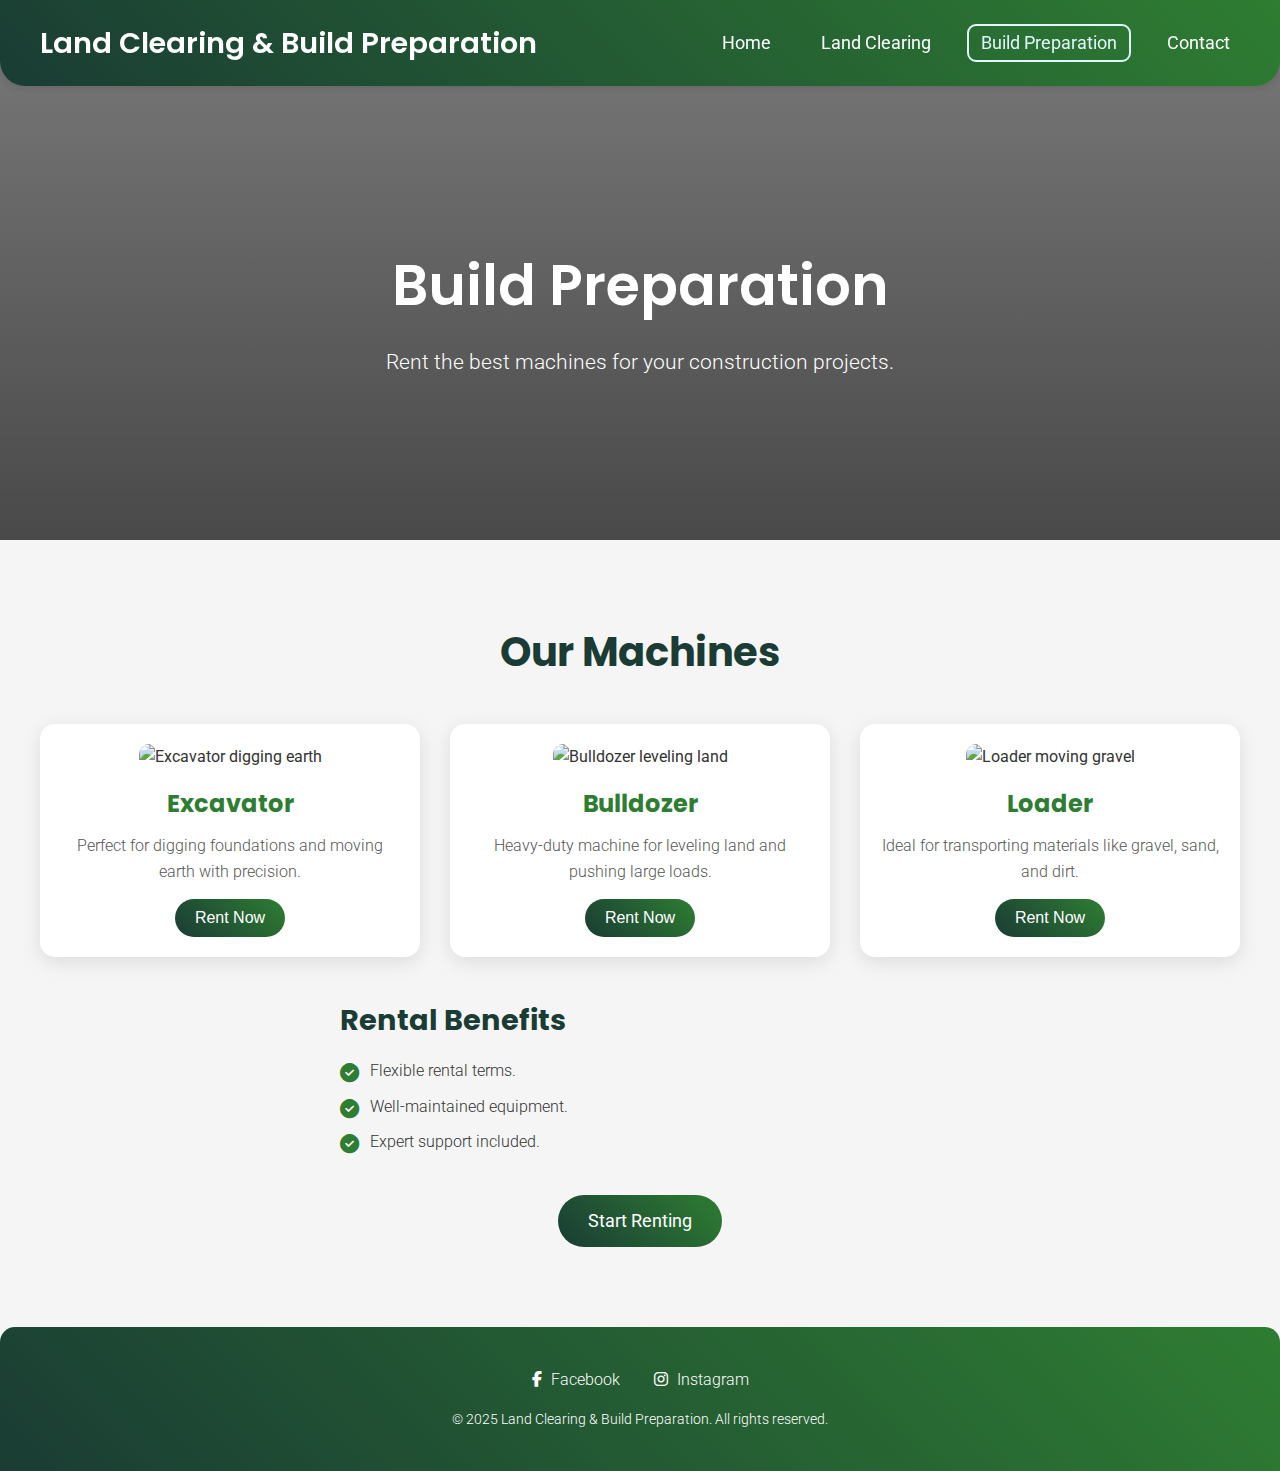
==== build-preparation.html @ 6d3df634 "Add files via upload" ====
<!DOCTYPE html>
<html lang="en">
<head>
    <meta charset="UTF-8">
    <meta name="viewport" content="width=device-width, initial-scale=1.0">
    <meta name="description" content="Rent top-quality machines for your construction projects with our build preparation services.">
    <meta name="keywords" content="build preparation, machine rental, construction services">
    <meta name="author" content="Land Clearing & Build Preparation">
    <title>Build Preparation - Our Machines</title>
    <link rel="icon" type="image/png" href="favicon.png">
    <link rel="stylesheet" href="styles.css">
    <link href="https://fonts.googleapis.com/css2?family=Poppins:wght@300;400;600&family=Roboto:wght@300;400&display=swap" rel="stylesheet">
    <link rel="stylesheet" href="https://cdnjs.cloudflare.com/ajax/libs/font-awesome/6.4.0/css/all.min.css">
</head>
<body>
    <!-- Header -->
    <header>
        <nav>
            <div class="logo">Land Clearing & Build Preparation</div>
            <div class="menu-toggle" onclick="toggleMenu()">☰</div>
            <ul class="nav-menu">
                <li><a href="index.html">Home</a></li>
                <li><a href="land-clearing.html">Land Clearing</a></li>
                <li><a href="build-preparation.html" class="active">Build Preparation</a></li>
                <li><a href="index.html#contact">Contact</a></li>
            </ul>
        </nav>
    </header>

    <!-- Build Preparation Header -->
    <section class="page-header">
        <div class="header-content">
            <h1>Build Preparation</h1>
            <p>Rent the best machines for your construction projects.</p>
        </div>
    </section>

    <!-- Machines Content -->
    <section class="content-section">
        <div class="content-wrapper">
            <h2>Our Machines</h2>
            <div class="info-grid">
                <div class="info-card">
                    <img src="https://images.unsplash.com/photo-1581094282220-15e7cd7e730c?ixlib=rb-4.0.3&auto=format&fit=crop&w=500&q=80" alt="Excavator digging earth" loading="lazy">
                    <h3>Excavator</h3>
                    <p>Perfect for digging foundations and moving earth with precision.</p>
                    <button class="card-button" role="button" tabindex="0" onclick="openPopup('excavator-popup')">Rent Now</button>
                </div>
                <div class="info-card">
                    <img src="https://images.unsplash.com/photo-1560264286-9e0e5e5e5e5e?ixlib=rb-4.0.3&auto=format&fit=crop&w=500&q=80" alt="Bulldozer leveling land" loading="lazy">
                    <h3>Bulldozer</h3>
                    <p>Heavy-duty machine for leveling land and pushing large loads.</p>
                    <button class="card-button" role="button" tabindex="0" onclick="openPopup('bulldozer-popup')">Rent Now</button>
                </div>
                <div class="info-card">
                    <img src="https://images.unsplash.com/photo-1600585154340-be6161a56a0c?ixlib=rb-4.0.3&auto=format&fit=crop&w=500&q=80" alt="Loader moving gravel" loading="lazy">
                    <h3>Loader</h3>
                    <p>Ideal for transporting materials like gravel, sand, and dirt.</p>
                    <button class="card-button" role="button" tabindex="0" onclick="openPopup('loader-popup')">Rent Now</button>
                </div>
            </div>
            <div class="additional-info">
                <h3>Rental Benefits</h3>
                <ul>
                    <li>Flexible rental terms.</li>
                    <li>Well-maintained equipment.</li>
                    <li>Expert support included.</li>
                </ul>
            </div>
            <a href="index.html#contact" class="cta-button">Start Renting</a>
        </div>
    </section>

    <!-- Popups -->
    <div id="excavator-popup" class="popup">
        <div class="popup-content">
            <span class="close-btn" onclick="closePopup('excavator-popup')">×</span>
            <h3>Excavator Rental</h3>
            <div class="carousel">
                <button class="carousel-btn prev" onclick="changeSlide('excavator-popup', -1)">❮</button>
                <div class="carousel-images">
                    <img src="https://images.unsplash.com/photo-1581094282220-15e7cd7e730c?ixlib=rb-4.0.3&auto=format&fit=crop&w=600&q=80" alt="Excavator side view" class="carousel-img active" onclick="openImageViewer('excavator-popup', this.src)" loading="lazy">
                    <img src="https://images.unsplash.com/photo-1628424977741-b6a56d410a65?ixlib=rb-4.0.3&auto=format&fit=crop&w=600&q=80" alt="Excavator in action" class="carousel-img" onclick="openImageViewer('excavator-popup', this.src)" loading="lazy">
                    <img src="https://images.unsplash.com/photo-1628424977741-b6a56d410a65?ixlib=rb-4.0.3&auto=format&fit=crop&w=600&q=80" alt="Excavator close-up" class="carousel-img" onclick="openImageViewer('excavator-popup', this.src)" loading="lazy">
                </div>
                <button class="carousel-btn next" onclick="changeSlide('excavator-popup', 1)">❯</button>
            </div>
            <div class="image-viewer" id="excavator-image-viewer">
                <span class="close-viewer" onclick="closeImageViewer('excavator-popup')">×</span>
                <img src="" alt="Enlarged image" class="enlarged-img">
            </div>
            <div class="machine-info">
                <h4>Specifications</h4>
                <p><strong>Capacity:</strong> 20 tons</p>
                <p><strong>Reach:</strong> 15 ft</p>
                <p><strong>System:</strong> Hydraulic</p>
                <h4>Contact Information</h4>
                <p><strong>Email:</strong> info@landandbuild.com</p>
                <p><strong>Phone:</strong> (123) 456-7890</p>
            </div>
        </div>
    </div>
    <div id="bulldozer-popup" class="popup">
        <div class="popup-content">
            <span class="close-btn" onclick="closePopup('bulldozer-popup')">×</span>
            <h3>Bulldozer Rental</h3>
            <div class="carousel">
                <button class="carousel-btn prev" onclick="changeSlide('bulldozer-popup', -1)">❮</button>
                <div class="carousel-images">
                    <img src="https://images.unsplash.com/photo-1560264286-9e0e5e5e5e5e?ixlib=rb-4.0.3&auto=format&fit=crop&w=600&q=80" alt="Bulldozer front view" class="carousel-img active" onclick="openImageViewer('bulldozer-popup', this.src)" loading="lazy">
                    <img src="https://images.unsplash.com/photo-1628424977741-b6a56d410a65?ixlib=rb-4.0.3&auto=format&fit=crop&w=600&q=80" alt="Bulldozer pushing dirt" class="carousel-img" onclick="openImageViewer('bulldozer-popup', this.src)" loading="lazy">
                    <img src="https://images.unsplash.com/photo-1628424977741-b6a56d410a65?ixlib=rb-4.0.3&auto=format&fit=crop&w=600&q=80" alt="Bulldozer on site" class="carousel-img" onclick="openImageViewer('bulldozer-popup', this.src)" loading="lazy">
                </div>
                <button class="carousel-btn next" onclick="changeSlide('bulldozer-popup', 1)">❯</button>
            </div>
            <div class="image-viewer" id="bulldozer-image-viewer">
                <span class="close-viewer" onclick="closeImageViewer('bulldozer-popup')">×</span>
                <img src="" alt="Enlarged image" class="enlarged-img">
            </div>
            <div class="machine-info">
                <h4>Specifications</h4>
                <p><strong>Capacity:</strong> 30 tons</p>
                <p><strong>Blade:</strong> 10 ft</p>
                <p><strong>Engine:</strong> 250 hp</p>
                <h4>Contact Information</h4>
                <p><strong>Email:</strong> info@landandbuild.com</p>
                <p><strong>Phone:</strong> (123) 456-7890</p>
            </div>
        </div>
    </div>
    <div id="loader-popup" class="popup">
        <div class="popup-content">
            <span class="close-btn" onclick="closePopup('loader-popup')">×</span>
            <h3>Loader Rental</h3>
            <div class="carousel">
                <button class="carousel-btn prev" onclick="changeSlide('loader-popup', -1)">❮</button>
                <div class="carousel-images">
                    <img src="https://images.unsplash.com/photo-1600585154340-be6161a56a0c?ixlib=rb-4.0.3&auto=format&fit=crop&w=600&q=80" alt="Loader front view" class="carousel-img active" onclick="openImageViewer('loader-popup', this.src)" loading="lazy">
                    <img src="https://images.unsplash.com/photo-1628424977741-b6a56d410a65?ixlib=rb-4.0.3&auto=format&fit=crop&w=600&q=80" alt="Loader transporting materials" class="carousel-img" onclick="openImageViewer('loader-popup', this.src)" loading="lazy">
                    <img src="https://images.unsplash.com/photo-1628424977741-b6a56d410a65?ixlib=rb-4.0.3&auto=format&fit=crop&w=600&q=80" alt="Loader in action" class="carousel-img" onclick="openImageViewer('loader-popup', this.src)" loading="lazy">
                </div>
                <button class="carousel-btn next" onclick="changeSlide('loader-popup', 1)">❯</button>
            </div>
            <div class="image-viewer" id="loader-image-viewer">
                <span class="close-viewer" onclick="closeImageViewer('loader-popup')">×</span>
                <img src="" alt="Enlarged image" class="enlarged-img">
            </div>
            <div class="machine-info">
                <h4>Specifications</h4>
                <p><strong>Capacity:</strong> 5 tons</p>
                <p><strong>Bucket:</strong> 3 cubic yards</p>
                <p><strong>Engine:</strong> 150 hp</p>
                <h4>Contact Information</h4>
                <p><strong>Email:</strong> info@landandbuild.com</p>
                <p><strong>Phone:</strong> (123) 456-7890</p>
            </div>
        </div>
    </div>

    <!-- Footer -->
    <footer>
        <div class="footer-content">
            <div class="footer-social">
                <a href="#"><i class="fab fa-facebook-f"></i> Facebook</a>
                <a href="#"><i class="fab fa-instagram"></i> Instagram</a>
            </div>
            <p>© 2025 Land Clearing & Build Preparation. All rights reserved.</p>
        </div>
    </footer>

    <script src="scripts.js"></script>
</body>
</html>
---- styles.css ----
/* Reset and General Styles */
* {
    margin: 0;
    padding: 0;
    box-sizing: border-box;
}

body {
    font-family: 'Roboto', sans-serif;
    line-height: 1.6;
    color: #333;
    background: #f5f5f5;
    min-height: 100vh;
    display: flex;
    flex-direction: column;
    transition: background 0.5s ease, color 0.5s ease;
}

/* Dark Mode */
body.dark-mode {
    background: #1a1a1a;
    color: #e0e0e0;
}

body.dark-mode .service-card,
body.dark-mode .info-card,
body.dark-mode .popup-content {
    background: #2c2c2c;
    box-shadow: 0 5px 20px rgba(255, 255, 255, 0.05);
}

body.dark-mode .contact-section {
    background: linear-gradient(45deg, #2c2c2c, #3a3a3a);
}

/* Dark Mode Toggle */
.dark-mode-toggle {
    position: fixed;
    top: 80px;
    right: 20px;
    z-index: 20;
}

#dark-mode-btn {
    background: rgba(255, 255, 255, 0.8);
    border: none;
    font-size: 1.5rem;
    padding: 5px 10px;
    border-radius: 50%;
    cursor: pointer;
    color: #333;
    transition: color 0.3s, transform 0.3s;
}

#dark-mode-btn:hover {
    transform: scale(1.1);
}

body.dark-mode #dark-mode-btn {
    background: rgba(0, 0, 0, 0.8);
    color: #e0e0e0;
}

/* Animations */
.fade-in {
    opacity: 0;
    animation: fadeIn 1s ease forwards;
}

@keyframes fadeIn {
    from { opacity: 0; transform: translateY(20px); }
    to { opacity: 1; transform: translateY(0); }
}

/* Navigation */
nav {
    display: flex;
    justify-content: space-between;
    align-items: center;
    padding: 20px 40px;
    background: linear-gradient(45deg, #1a3c34, #2e7d32);
    color: white;
    position: fixed;
    width: 100%;
    top: 0;
    z-index: 10;
    box-shadow: 0 2px 10px rgba(0, 0, 0, 0.1);
    border-bottom-left-radius: 25px;
    border-bottom-right-radius: 25px;
}

.logo {
    font-family: 'Poppins', sans-serif;
    font-size: 1.8rem;
    font-weight: 600;
}

.nav-menu {
    display: flex;
    list-style: none;
}

.nav-menu li {
    margin-left: 30px;
}

.nav-menu li a {
    color: white;
    text-decoration: none;
    font-size: 1.1rem;
    padding: 5px 10px;
    border-radius: 5px;
    transition: color 0.3s, transform 0.3s, outline 0.3s, background 0.3s;
}

/* Resaltar sección activa en escritorio */
.nav-menu li a.active {
    color: #e0f7fa;
    transform: scale(1.05);
}

@media (min-width: 769px) {
    .nav-menu li a.active {
        outline: 2px solid #e0f7fa;
        outline-offset: 2px;
    }
}

.nav-menu li a:hover {
    color: #e0f7fa;
    transform: scale(1.05);
}

.menu-toggle {
    display: none;
    font-size: 2rem;
    cursor: pointer;
    color: white;
    transition: transform 0.3s;
}

.menu-toggle:hover {
    transform: rotate(90deg);
}

/* Hero Section */
.hero {
    height: 100vh;
    background: linear-gradient(to bottom, rgba(0, 0, 0, 0.5), rgba(0, 0, 0, 0.7)), 
                url('https://images.unsplash.com/photo-1500382017468-9049fed747ef?ixlib=rb-4.0.3&auto=format&fit=crop&w=1920&q=80') no-repeat center/cover;
    display: flex;
    align-items: center;
    justify-content: center;
    text-align: center;
    color: white;
    padding-top: 80px;
}

.hero-content h1 {
    font-family: 'Poppins', sans-serif;
    font-size: 4.5rem;
    font-weight: 600;
    margin-bottom: 20px;
}

.hero-content p {
    font-family: 'Roboto', sans-serif;
    font-size: 1.4rem;
    font-weight: 300;
    margin-bottom: 30px;
}

/* Page Header */
.page-header {
    height: 60vh;
    background: linear-gradient(to bottom, rgba(0, 0, 0, 0.5), rgba(0, 0, 0, 0.7)), 
                url('https://images.unsplash.com/photo-1600585154340-be6161a56a0c?ixlib=rb-4.0.3&auto=format&fit=crop&w=1920&q=80') no-repeat center/cover;
    display: flex;
    align-items: center;
    justify-content: center;
    text-align: center;
    color: white;
    padding-top: 80px;
}

.page-header .header-content h1 {
    font-family: 'Poppins', sans-serif;
    font-size: 3.5rem;
    font-weight: 600;
    margin-bottom: 15px;
}

.page-header .header-content p {
    font-family: 'Roboto', sans-serif;
    font-size: 1.3rem;
    font-weight: 300;
}

/* Services Container (for Land Clearing and Build Preparation) */
.services-container {
    display: grid;
    grid-template-columns: repeat(auto-fit, minmax(400px, 1fr));
    gap: 60px;
    padding: 80px 20px;
    max-width: 1400px;
    margin: 0 auto;
}

/* Service Sections */
.service-section {
    text-align: center;
}

.service-card {
    background: white;
    padding: 50px;
    border-radius: 15px;
    box-shadow: 0 5px 20px rgba(0, 0, 0, 0.1);
    transition: transform 0.3s;
    height: 100%;
    display: flex;
    flex-direction: column;
    justify-content: space-between;
}

.service-card:hover {
    transform: translateY(-10px);
}

body.dark-mode .service-card h2 {
    color: #2e7d32;
}

.service-card h2 {
    font-family: 'Poppins', sans-serif;
    font-size: 2.5rem;
    margin-bottom: 20px;
    color: #1a3c34;
}

.service-img {
    width: 100%;
    max-width: 600px;
    height: 300px;
    object-fit: cover;
    border-radius: 10px;
    margin-bottom: 20px;
    transition: transform 0.3s;
}

.service-img:hover {
    transform: scale(1.05);
}

/* Content Section */
.content-section {
    padding: 80px 20px;
    text-align: center;
}

.content-wrapper {
    max-width: 1200px;
    margin: 0 auto;
}

.content-wrapper h2 {
    font-family: 'Poppins', sans-serif;
    font-size: 2.5rem;
    color: #1a3c34;
    margin-bottom: 40px;
}

body.dark-mode .content-wrapper h2 {
    color: #2e7d32;
}

/* Info Grid */
.info-grid {
    display: grid;
    grid-template-columns: repeat(auto-fit, minmax(300px, 1fr));
    gap: 30px;
    margin-bottom: 40px;
}

.info-card {
    background: white;
    border-radius: 15px;
    box-shadow: 0 5px 20px rgba(0, 0, 0, 0.1);
    padding: 20px;
    text-align: center;
    transition: transform 0.3s, box-shadow 0.3s;
}

.info-card:hover {
    transform: translateY(-10px);
    box-shadow: 0 10px 30px rgba(0, 0, 0, 0.15);
}

.info-card img {
    width: 100%;
    height: 200px;
    object-fit: cover;
    border-radius: 10px;
    margin-bottom: 15px;
    transition: transform 0.3s;
}

.info-card img:hover {
    transform: scale(1.05);
}

.info-card h3 {
    font-family: 'Poppins', sans-serif;
    font-size: 1.5rem;
    color: #2e7d32;
    margin-bottom: 10px;
}

.info-card p {
    font-family: 'Roboto', sans-serif;
    font-size: 1rem;
    font-weight: 300;
    color: #555;
    margin-bottom: 15px;
}

body.dark-mode .info-card p {
    color: #ccc;
}

.card-button {
    display: inline-block;
    padding: 10px 20px;
    background: linear-gradient(45deg, #1a3c34, #2e7d32);
    color: white;
    text-decoration: none;
    border-radius: 25px;
    font-size: 1rem;
    border: none;
    cursor: pointer;
    transition: background 0.3s, transform 0.3s, box-shadow 0.3s;
}

.card-button:hover {
    background: linear-gradient(45deg, #123029, #1b5e20);
    transform: scale(1.05);
    box-shadow: 0 8px 20px rgba(0, 0, 0, 0.3);
}

/* Additional Info */
.additional-info {
    margin: 40px 0;
    text-align: left;
    max-width: 600px;
    margin-left: auto;
    margin-right: auto;
}

.additional-info h3 {
    font-family: 'Poppins', sans-serif;
    font-size: 1.8rem;
    color: #1a3c34;
    margin-bottom: 15px;
}

body.dark-mode .additional-info h3 {
    color: #2e7d32;
}

.additional-info ul {
    list-style: none;
}

.additional-info ul li {
    font-family: 'Roboto', sans-serif;
    font-size: 1rem;
    font-weight: 300;
    margin-bottom: 10px;
    position: relative;
    padding-left: 30px;
}

body.dark-mode .additional-info ul li {
    color: #ccc;
}

.additional-info ul li:before {
    content: "\f058"; /* Ícono de check-circle de Font Awesome */
    font-family: "Font Awesome 5 Free";
    font-weight: 900;
    color: #2e7d32;
    position: absolute;
    left: 0;
    font-size: 1.2rem;
}

/* Contact Section */
.contact-section {
    padding: 80px 20px;
    text-align: center;
    background: linear-gradient(45deg, #f5f5f5, #e0f7fa);
}

.contact-section h2 {
    font-family: 'Poppins', sans-serif;
    font-size: 2.5rem;
    margin-bottom: 20px;
    color: #1a3c34;
}

body.dark-mode .contact-section h2 {
    color: #2e7d32;
}

form {
    max-width: 600px;
    margin: 0 auto 20px;
}

form input, form textarea {
    width: 100%;
    padding: 12px;
    margin: 10px 0;
    border: none;
    border-radius: 5px;
    box-shadow: 0 2px 5px rgba(0, 0, 0, 0.1);
    font-family: 'Roboto', sans-serif;
    font-size: 1rem;
    font-weight: 300;
    background: #fff;
    transition: box-shadow 0.3s;
}

form input:focus, form textarea:focus {
    box-shadow: 0 4px 10px rgba(0, 0, 0, 0.2);
    outline: none;
}

body.dark-mode form input, body.dark-mode form textarea {
    background: #3a3a3a;
    color: #e0e0e0;
}

form textarea {
    height: 120px;
}

/* CTA Button */
.cta-button {
    display: inline-block;
    padding: 12px 30px;
    background: linear-gradient(45deg, #1a3c34, #2e7d32);
    color: white;
    text-decoration: none;
    border-radius: 50px;
    font-size: 1.1rem;
    transition: transform 0.3s, box-shadow 0.3s, background 0.3s;
}

.cta-button:hover {
    transform: translateY(-3px);
    box-shadow: 0 8px 20px rgba(0, 0, 0, 0.3);
    background: linear-gradient(45deg, #123029, #1b5e20);
}

/* Popup Styles */
.popup {
    display: none;
    position: fixed;
    top: 0;
    left: 0;
    width: 100%;
    height: 100%;
    background: rgba(0, 0, 0, 0.7);
    z-index: 100;
    justify-content: center;
    align-items: center;
}

.popup-content {
    background: white;
    padding: 40px;
    border-radius: 15px;
    max-width: 900px;
    width: 90%;
    max-height: 90vh;
    overflow-y: auto;
    text-align: center;
    position: relative;
    animation: popupIn 0.3s ease;
}

@keyframes popupIn {
    from { transform: scale(0.9); opacity: 0; }
    to { transform: scale(1); opacity: 1; }
}

.popup-content h3 {
    font-family: 'Poppins', sans-serif;
    font-size: 2rem;
    color: #1a3c34;
    margin-bottom: 20px;
}

body.dark-mode .popup-content h3 {
    color: #2e7d32;
}

/* Carousel Styles */
.carousel {
    position: relative;
    width: 100%;
    max-width: 600px;
    margin: 0 auto 30px;
}

.carousel-images {
    position: relative;
    width: 100%;
    height: 350px;
    overflow: hidden;
    border-radius: 10px;
}

.carousel-img {
    display: none;
    width: 100%;
    height: 100%;
    object-fit: cover;
    border-radius: 10px;
    transition: opacity 0.5s ease;
    cursor: pointer; /* Indica que la imagen es clickable */
}

.carousel-img.active {
    display: block;
    opacity: 1;
}

.carousel-btn {
    position: absolute;
    top: 50%;
    transform: translateY(-50%);
    background: rgba(0, 0, 0, 0.5);
    color: white;
    border: none;
    padding: 10px;
    cursor: pointer;
    font-size: 1.5rem;
    transition: background 0.3s;
}

.carousel-btn:hover {
    background: rgba(0, 0, 0, 0.8);
}

.carousel-btn.prev {
    left: 10px;
}

.carousel-btn.next {
    right: 10px;
}

/* Image Viewer Styles */
.image-viewer {
    display: none;
    position: fixed;
    top: 0;
    left: 0;
    width: 100%;
    height: 100%;
    background: rgba(0, 0, 0, 0.9);
    z-index: 200;
    justify-content: center;
    align-items: center;
}

.image-viewer.active {
    display: flex;
}

.enlarged-img {
    max-width: 90%;
    max-height: 90%;
    object-fit: contain;
}

.close-viewer {
    position: absolute;
    top: 20px;
    right: 20px;
    font-size: 2.5rem;
    color: white;
    cursor: pointer;
    transition: color 0.3s, transform 0.3s;
}

.close-viewer:hover {
    color: #2e7d32;
    transform: rotate(90deg);
}

/* Machine Info */
.machine-info {
    text-align: left;
    max-width: 600px;
    margin: 0 auto;
}

.machine-info h4 {
    font-family: 'Poppins', sans-serif;
    font-size: 1.5rem;
    color: #2e7d32;
    margin-bottom: 10px;
    margin-top: 20px;
}

body.dark-mode .machine-info h4 {
    color: #4caf50;
}

.machine-info p {
    font-family: 'Roboto', sans-serif;
    font-size: 1rem;
    font-weight: 300;
    color: #555;
    margin-bottom: 8px;
}

body.dark-mode .machine-info p {
    color: #ccc;
}

.close-btn {
    position: absolute;
    top: 15px;
    right: 15px;
    font-size: 2rem;
    color: #333;
    cursor: pointer;
    transition: color 0.3s, transform 0.3s;
}

body.dark-mode .close-btn {
    color: #e0e0e0;
}

.close-btn:hover {
    color: #2e7d32;
    transform: rotate(90deg);
}

/* Footer */
footer {
    padding: 20px;
    background: linear-gradient(45deg, #1a3c34, #2e7d32);
    color: white;
    border-top-left-radius: 15px;
    border-top-right-radius: 15px;
    margin-top: auto;
}

.footer-content {
    max-width: 1200px;
    margin: 0 auto;
    padding: 20px;
    text-align: center;
}

.footer-social {
    margin-bottom: 15px;
}

.footer-social a {
    color: white;
    text-decoration: none;
    margin: 0 15px;
    font-family: 'Roboto', sans-serif;
    font-size: 1rem;
    font-weight: 300;
    transition: color 0.3s;
}

.footer-social a i {
    margin-right: 5px;
}

.footer-social a:hover {
    color: #e0f7fa;
}

footer p {
    font-family: 'Roboto', sans-serif;
    font-size: 0.9rem;
    font-weight: 300;
}

/* Responsive Design */
@media (max-width: 768px) {
    nav {
        padding: 15px 20px;
        border-bottom-left-radius: 30px;
        border-bottom-right-radius: 30px;
    }

    .logo {
        font-size: 1.5rem;
    }

    .menu-toggle {
        display: block;
    }

    .nav-menu {
        display: flex;
        flex-direction: column;
        position: absolute;
        top: 100%;
        left: 0;
        width: 100%;
        background: linear-gradient(45deg, #1a3c34, #2e7d32);
        padding: 20px 0;
        border-bottom-left-radius: 30px;
        border-bottom-right-radius: 30px;
        text-align: center;
        transform: translateY(-100%);
        opacity: 0;
        visibility: hidden;
        transition: transform 0.4s ease, opacity 0.3s ease;
    }

    .nav-menu.active {
        transform: translateY(0);
        opacity: 1;
        visibility: visible;
    }

    .nav-menu li {
        margin: 15px 0;
    }

    .nav-menu li a {
        font-size: 1.2rem;
        padding: 10px 20px;
        position: relative;
    }

    /* Resaltar sección activa en móvil */
    .nav-menu li a.active {
        background: rgba(255, 255, 255, 0.2);
        border-radius: 5px;
        color: #e0f7fa;
    }

    .nav-menu li a.active::after {
        content: '';
        position: absolute;
        bottom: 5px;
        left: 50%;
        transform: translateX(-50%);
        width: 30px;
        height: 2px;
        background: #e0f7fa;
        border-radius: 2px;
    }

    /* Ajustar el contenedor de servicios para móvil */
    .services-container {
        grid-template-columns: 1fr;
        padding: 40px 20px;
    }

    .hero-content h1 {
        font-size: 2.5rem;
    }

    .hero-content p {
        font-size: 1.1rem;
    }

    .page-header .header-content h1 {
        font-size: 2.5rem;
    }

    .page-header .header-content p {
        font-size: 1.1rem;
    }

    .service-card h2, .content-wrapper h2, .contact-section h2 {
        font-size: 1.8rem;
    }

    .info-grid {
        grid-template-columns: 1fr;
    }

    .popup-content {
        padding: 20px;
        max-width: 90%;
    }

    .carousel-images {
        height: 250px;
    }

    .carousel-btn {
        font-size: 1.2rem;
        padding: 8px;
    }

    .close-viewer {
        top: 10px;
        right: 10px;
        font-size: 2rem;
    }

    .dark-mode-toggle {
        top: 70px;
    }
}
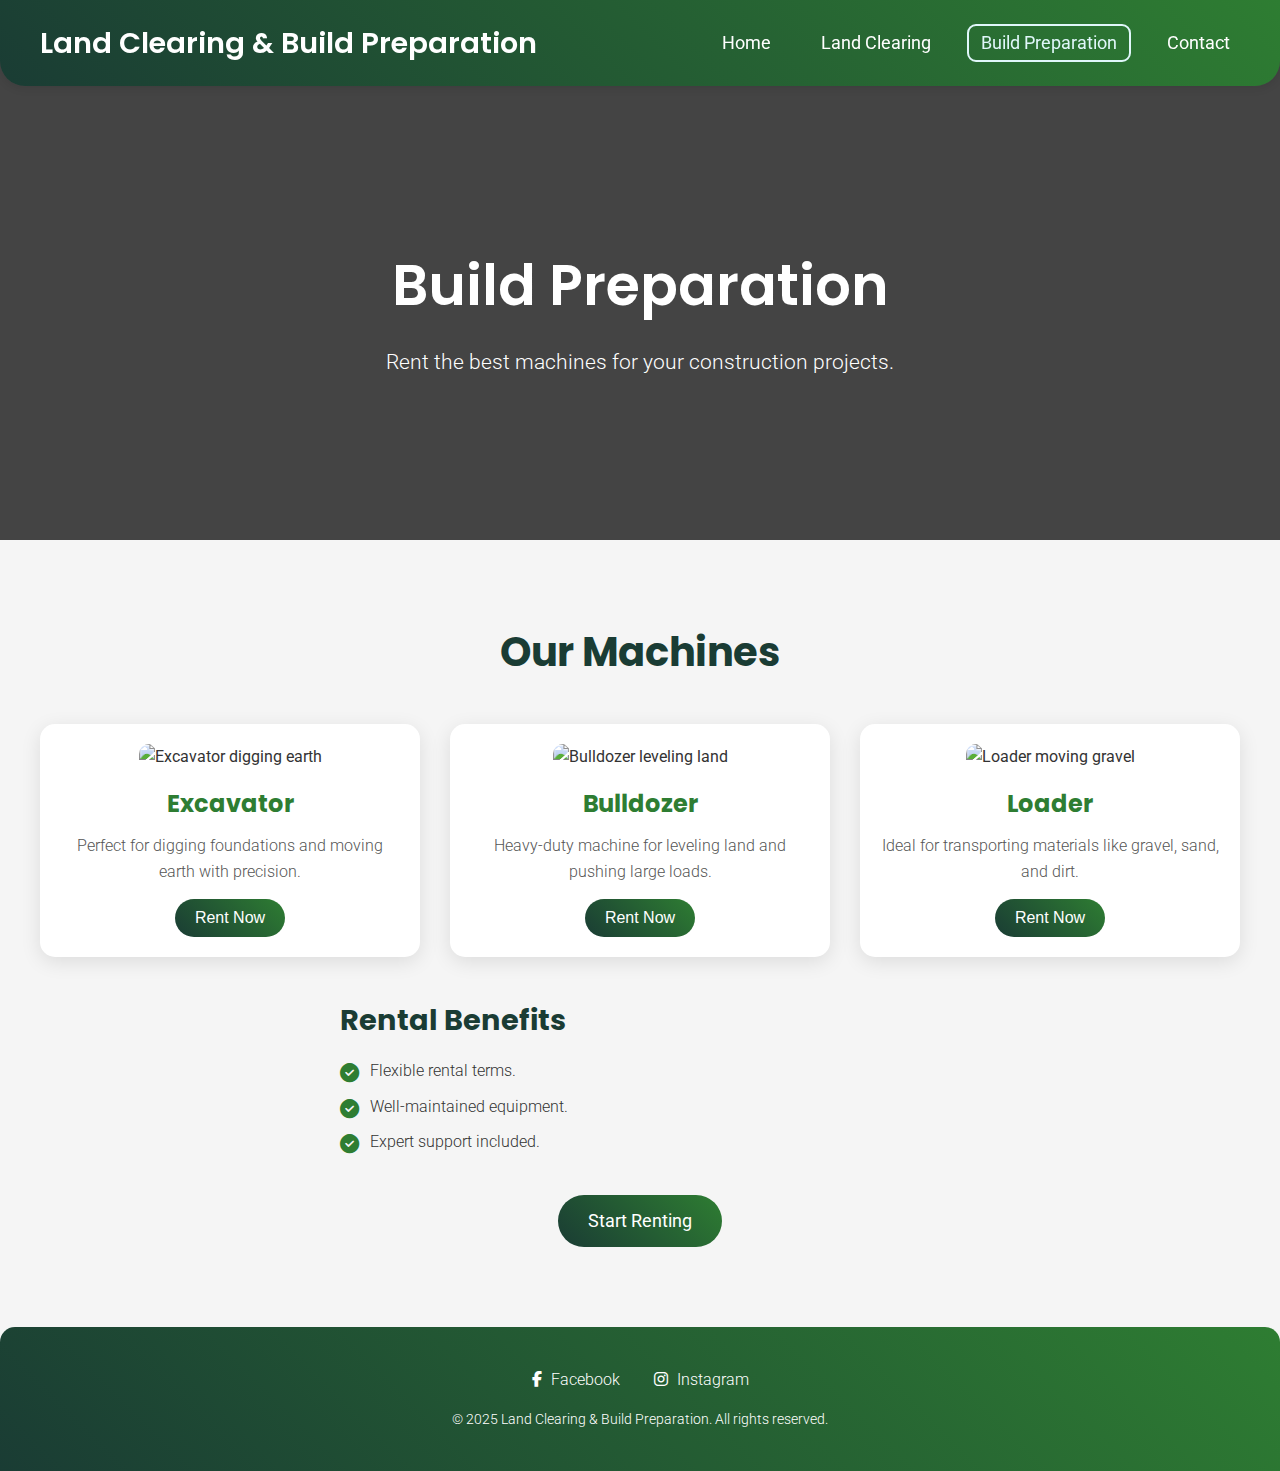
==== commit c3522806: "Add files via upload" ====
--- a/build-preparation.html
+++ b/build-preparation.html
@@ -41,19 +41,19 @@
             <h2>Our Machines</h2>
             <div class="info-grid">
                 <div class="info-card">
-                    <img src="https://images.unsplash.com/photo-1581094282220-15e7cd7e730c?ixlib=rb-4.0.3&auto=format&fit=crop&w=500&q=80" alt="Excavator digging earth" loading="lazy">
+                    <img src="https://th.bing.com/th/id/OIP.qC32J4J_pOjpqk4t8JysFQHaFP?rs=1&pid=ImgDetMain" alt="Excavator digging earth" loading="lazy">
                     <h3>Excavator</h3>
                     <p>Perfect for digging foundations and moving earth with precision.</p>
                     <button class="card-button" role="button" tabindex="0" onclick="openPopup('excavator-popup')">Rent Now</button>
                 </div>
                 <div class="info-card">
-                    <img src="https://images.unsplash.com/photo-1560264286-9e0e5e5e5e5e?ixlib=rb-4.0.3&auto=format&fit=crop&w=500&q=80" alt="Bulldozer leveling land" loading="lazy">
+                    <img src="https://img.freepik.com/premium-photo/construction-working-dozer-bulldozer-earthmoving-equipment-land-clearing-leveling_835648-31.jpg?w=2000" alt="Bulldozer leveling land" loading="lazy">
                     <h3>Bulldozer</h3>
                     <p>Heavy-duty machine for leveling land and pushing large loads.</p>
                     <button class="card-button" role="button" tabindex="0" onclick="openPopup('bulldozer-popup')">Rent Now</button>
                 </div>
                 <div class="info-card">
-                    <img src="https://images.unsplash.com/photo-1600585154340-be6161a56a0c?ixlib=rb-4.0.3&auto=format&fit=crop&w=500&q=80" alt="Loader moving gravel" loading="lazy">
+                    <img src="https://s7d2.scene7.com/is/image/Caterpillar/CM20221201-e24fd-f5a27" alt="Loader moving gravel" loading="lazy">
                     <h3>Loader</h3>
                     <p>Ideal for transporting materials like gravel, sand, and dirt.</p>
                     <button class="card-button" role="button" tabindex="0" onclick="openPopup('loader-popup')">Rent Now</button>
@@ -135,7 +135,7 @@
             <div class="carousel">
                 <button class="carousel-btn prev" onclick="changeSlide('loader-popup', -1)">❮</button>
                 <div class="carousel-images">
-                    <img src="https://images.unsplash.com/photo-1600585154340-be6161a56a0c?ixlib=rb-4.0.3&auto=format&fit=crop&w=600&q=80" alt="Loader front view" class="carousel-img active" onclick="openImageViewer('loader-popup', this.src)" loading="lazy">
+                    <img src="https://s7d2.scene7.com/is/image/Caterpillar/CM20221201-e24fd-f5a27" alt="Loader front view" class="carousel-img active" onclick="openImageViewer('loader-popup', this.src)" loading="lazy">
                     <img src="https://images.unsplash.com/photo-1628424977741-b6a56d410a65?ixlib=rb-4.0.3&auto=format&fit=crop&w=600&q=80" alt="Loader transporting materials" class="carousel-img" onclick="openImageViewer('loader-popup', this.src)" loading="lazy">
                     <img src="https://images.unsplash.com/photo-1628424977741-b6a56d410a65?ixlib=rb-4.0.3&auto=format&fit=crop&w=600&q=80" alt="Loader in action" class="carousel-img" onclick="openImageViewer('loader-popup', this.src)" loading="lazy">
                 </div>
--- a/styles.css
+++ b/styles.css
@@ -143,11 +143,12 @@
     transform: rotate(90deg);
 }
 
-/* Hero Section */
+/* Hero Section (index.html) */
 .hero {
     height: 100vh;
     background: linear-gradient(to bottom, rgba(0, 0, 0, 0.5), rgba(0, 0, 0, 0.7)), 
-                url('https://images.unsplash.com/photo-1500382017468-9049fed747ef?ixlib=rb-4.0.3&auto=format&fit=crop&w=1920&q=80') no-repeat center/cover;
+                url('https://www.cclimpex.com.sg/wp-content/uploads/2018/04/home-slider-02.jpg') no-repeat center/cover;
+    background-color: #333; /* Color de respaldo si la imagen no carga */
     display: flex;
     align-items: center;
     justify-content: center;
@@ -155,6 +156,10 @@
     color: white;
     padding-top: 80px;
 }
+
+/* URL alternativa para .hero si la imagen no carga:
+   https://images.unsplash.com/photo-1500382017468-9049fed747ef?ixlib=rb-4.0.3&auto=format&fit=crop&w=1920&q=80
+*/
 
 .hero-content h1 {
     font-family: 'Poppins', sans-serif;
@@ -170,18 +175,39 @@
     margin-bottom: 30px;
 }
 
-/* Page Header */
+/* Page Header (land-clearing.html and build-preparation.html) */
 .page-header {
     height: 60vh;
-    background: linear-gradient(to bottom, rgba(0, 0, 0, 0.5), rgba(0, 0, 0, 0.7)), 
-                url('https://images.unsplash.com/photo-1600585154340-be6161a56a0c?ixlib=rb-4.0.3&auto=format&fit=crop&w=1920&q=80') no-repeat center/cover;
     display: flex;
     align-items: center;
     justify-content: center;
     text-align: center;
     color: white;
     padding-top: 80px;
-}
+    background-color: #444; /* Color de respaldo si la imagen no carga */
+}
+
+/* Banner específico para Land Clearing */
+.page-header.land-clearing {
+    background: linear-gradient(to bottom, rgba(0, 0, 0, 0.5), rgba(0, 0, 0, 0.7)), 
+                url('https://www.forestrymulchingpros.com/wp-content/uploads/2023/09/Land-Clearing-1.jpg') no-repeat center/cover;
+    background-color: #444; /* Color de respaldo si la imagen no carga */
+}
+
+/* URL alternativa para .page-header.land-clearing si la imagen no carga:
+   https://images.unsplash.com/photo-1500382017468-9049fed747ef?ixlib=rb-4.0.3&auto=format&fit=crop&w=1920&q=80
+*/
+
+/* Banner específico para Build Preparation */
+.page-header.build-preparation {
+    background: linear-gradient(to bottom, rgba(0, 0, 0, 0.5), rgba(0, 0, 0, 0.7)), 
+                url('https://www.asanduff.com/wp-content/uploads/2019/06/site-preparation-of-building-construction-project.jpg') no-repeat center/cover;
+    background-color: #444; /* Color de respaldo si la imagen no carga */
+}
+
+/* URL alternativa para .page-header.build-preparation si la imagen no carga:
+   https://images.unsplash.com/photo-1600585154340-be6161a56a0c?ixlib=rb-4.0.3&auto=format&fit=crop&w=1920&q=80
+*/
 
 .page-header .header-content h1 {
     font-family: 'Poppins', sans-serif;
